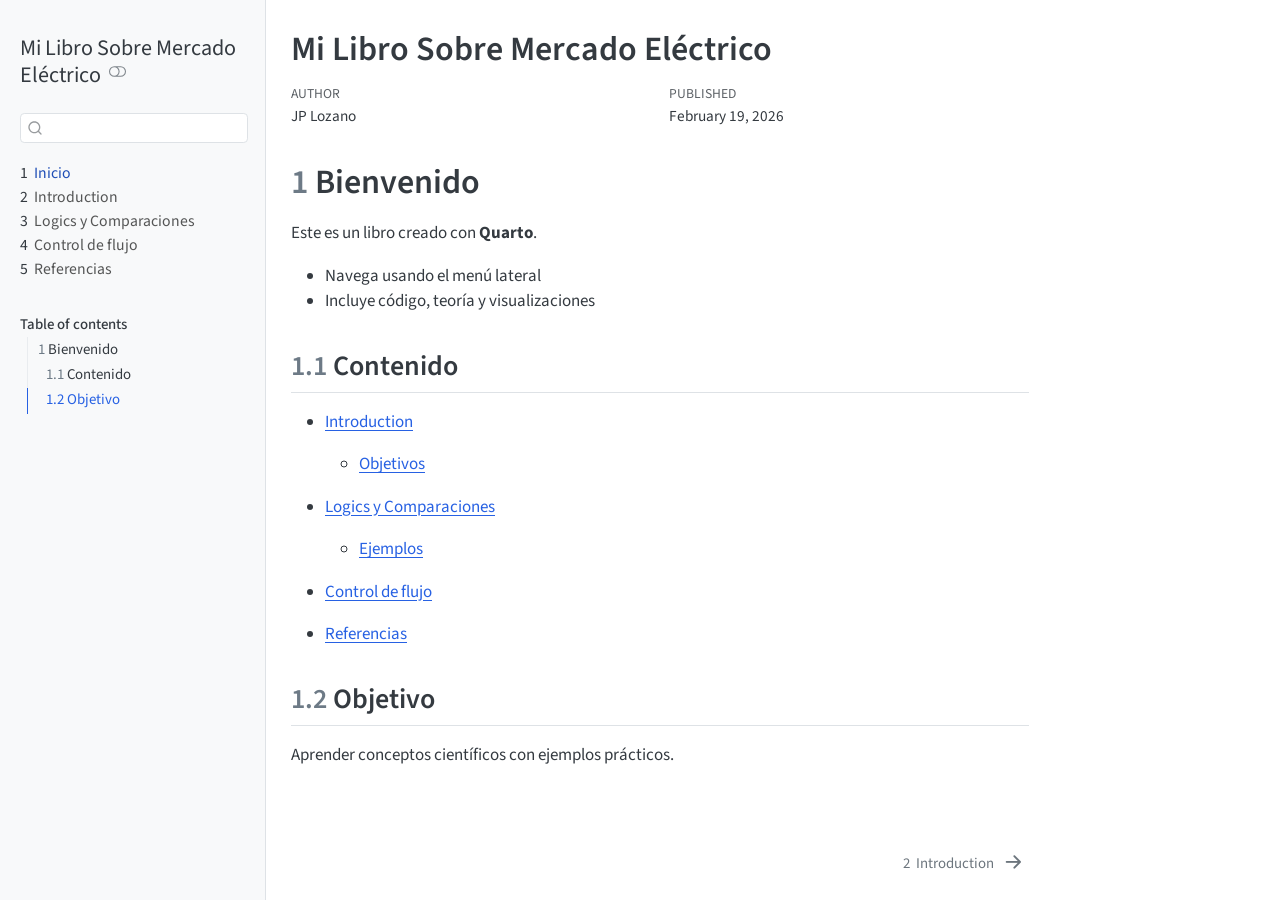
==== index.html @ 13d8db08 "Built site for gh-pages" ====
<!DOCTYPE html>
<html xmlns="http://www.w3.org/1999/xhtml" lang="en" xml:lang="en"><head>

<meta charset="utf-8">
<meta name="generator" content="quarto-1.5.57">

<meta name="viewport" content="width=device-width, initial-scale=1.0, user-scalable=yes">

<meta name="author" content="JP Lozano">
<meta name="dcterms.date" content="2026-02-19">

<title>Mi Libro Sobre Mercado Eléctrico</title>
<style>
code{white-space: pre-wrap;}
span.smallcaps{font-variant: small-caps;}
div.columns{display: flex; gap: min(4vw, 1.5em);}
div.column{flex: auto; overflow-x: auto;}
div.hanging-indent{margin-left: 1.5em; text-indent: -1.5em;}
ul.task-list{list-style: none;}
ul.task-list li input[type="checkbox"] {
  width: 0.8em;
  margin: 0 0.8em 0.2em -1em; /* quarto-specific, see https://github.com/quarto-dev/quarto-cli/issues/4556 */ 
  vertical-align: middle;
}
</style>


<script src="site_libs/quarto-nav/quarto-nav.js"></script>
<script src="site_libs/quarto-nav/headroom.min.js"></script>
<script src="site_libs/clipboard/clipboard.min.js"></script>
<script src="site_libs/quarto-search/autocomplete.umd.js"></script>
<script src="site_libs/quarto-search/fuse.min.js"></script>
<script src="site_libs/quarto-search/quarto-search.js"></script>
<meta name="quarto:offset" content="./">
<link href="./intro.html" rel="next">
<script src="site_libs/quarto-html/quarto.js"></script>
<script src="site_libs/quarto-html/popper.min.js"></script>
<script src="site_libs/quarto-html/tippy.umd.min.js"></script>
<script src="site_libs/quarto-html/anchor.min.js"></script>
<link href="site_libs/quarto-html/tippy.css" rel="stylesheet">
<link href="site_libs/quarto-html/quarto-syntax-highlighting.css" rel="stylesheet" class="quarto-color-scheme" id="quarto-text-highlighting-styles">
<link href="site_libs/quarto-html/quarto-syntax-highlighting-dark.css" rel="prefetch" class="quarto-color-scheme quarto-color-alternate" id="quarto-text-highlighting-styles">
<script src="site_libs/bootstrap/bootstrap.min.js"></script>
<link href="site_libs/bootstrap/bootstrap-icons.css" rel="stylesheet">
<link href="site_libs/bootstrap/bootstrap.min.css" rel="stylesheet" class="quarto-color-scheme" id="quarto-bootstrap" data-mode="light">
<link href="site_libs/bootstrap/bootstrap-dark.min.css" rel="prefetch" class="quarto-color-scheme quarto-color-alternate" id="quarto-bootstrap" data-mode="dark">
<script id="quarto-search-options" type="application/json">{
  "location": "sidebar",
  "copy-button": false,
  "collapse-after": 3,
  "panel-placement": "start",
  "type": "textbox",
  "limit": 50,
  "keyboard-shortcut": [
    "f",
    "/",
    "s"
  ],
  "show-item-context": false,
  "language": {
    "search-no-results-text": "No results",
    "search-matching-documents-text": "matching documents",
    "search-copy-link-title": "Copy link to search",
    "search-hide-matches-text": "Hide additional matches",
    "search-more-match-text": "more match in this document",
    "search-more-matches-text": "more matches in this document",
    "search-clear-button-title": "Clear",
    "search-text-placeholder": "",
    "search-detached-cancel-button-title": "Cancel",
    "search-submit-button-title": "Submit",
    "search-label": "Search"
  }
}</script>
<style>html{ scroll-behavior: smooth; }</style>


<link rel="stylesheet" href="styles.css">
</head>

<body class="nav-sidebar docked">

<div id="quarto-search-results"></div>
  <header id="quarto-header" class="headroom fixed-top">
  <nav class="quarto-secondary-nav">
    <div class="container-fluid d-flex">
      <button type="button" class="quarto-btn-toggle btn" data-bs-toggle="collapse" role="button" data-bs-target=".quarto-sidebar-collapse-item" aria-controls="quarto-sidebar" aria-expanded="false" aria-label="Toggle sidebar navigation" onclick="if (window.quartoToggleHeadroom) { window.quartoToggleHeadroom(); }">
        <i class="bi bi-layout-text-sidebar-reverse"></i>
      </button>
        <nav class="quarto-page-breadcrumbs" aria-label="breadcrumb"><ol class="breadcrumb"><li class="breadcrumb-item"><a href="./index.html"><span class="chapter-number">1</span>&nbsp; <span class="chapter-title">Inicio</span></a></li></ol></nav>
        <a class="flex-grow-1" role="navigation" data-bs-toggle="collapse" data-bs-target=".quarto-sidebar-collapse-item" aria-controls="quarto-sidebar" aria-expanded="false" aria-label="Toggle sidebar navigation" onclick="if (window.quartoToggleHeadroom) { window.quartoToggleHeadroom(); }">      
        </a>
      <button type="button" class="btn quarto-search-button" aria-label="Search" onclick="window.quartoOpenSearch();">
        <i class="bi bi-search"></i>
      </button>
    </div>
  </nav>
</header>
<!-- content -->
<div id="quarto-content" class="quarto-container page-columns page-rows-contents page-layout-article">
<!-- sidebar -->
  <nav id="quarto-sidebar" class="sidebar collapse collapse-horizontal quarto-sidebar-collapse-item sidebar-navigation docked overflow-auto">
    <div class="pt-lg-2 mt-2 text-left sidebar-header">
    <div class="sidebar-title mb-0 py-0">
      <a href="./">Mi Libro Sobre Mercado Eléctrico</a> 
        <div class="sidebar-tools-main">
  <a href="" class="quarto-color-scheme-toggle quarto-navigation-tool  px-1" onclick="window.quartoToggleColorScheme(); return false;" title="Toggle dark mode"><i class="bi"></i></a>
</div>
    </div>
      </div>
        <div class="mt-2 flex-shrink-0 align-items-center">
        <div class="sidebar-search">
        <div id="quarto-search" class="" title="Search"></div>
        </div>
        </div>
    <div class="sidebar-menu-container"> 
    <ul class="list-unstyled mt-1">
        <li class="sidebar-item">
  <div class="sidebar-item-container"> 
  <a href="./index.html" class="sidebar-item-text sidebar-link active">
 <span class="menu-text"><span class="chapter-number">1</span>&nbsp; <span class="chapter-title">Inicio</span></span></a>
  </div>
</li>
        <li class="sidebar-item">
  <div class="sidebar-item-container"> 
  <a href="./intro.html" class="sidebar-item-text sidebar-link">
 <span class="menu-text"><span class="chapter-number">2</span>&nbsp; <span class="chapter-title">Introduction</span></span></a>
  </div>
</li>
        <li class="sidebar-item">
  <div class="sidebar-item-container"> 
  <a href="./capitulo1.html" class="sidebar-item-text sidebar-link">
 <span class="menu-text"><span class="chapter-number">3</span>&nbsp; <span class="chapter-title">Logics y Comparaciones</span></span></a>
  </div>
</li>
        <li class="sidebar-item">
  <div class="sidebar-item-container"> 
  <a href="./capitulo2.html" class="sidebar-item-text sidebar-link">
 <span class="menu-text"><span class="chapter-number">4</span>&nbsp; <span class="chapter-title">Control de flujo</span></span></a>
  </div>
</li>
        <li class="sidebar-item">
  <div class="sidebar-item-container"> 
  <a href="./references.html" class="sidebar-item-text sidebar-link">
 <span class="menu-text"><span class="chapter-number">5</span>&nbsp; <span class="chapter-title">Referencias</span></span></a>
  </div>
</li>
    </ul>
    </div>
    <nav id="TOC" role="doc-toc" class="toc-active">
    <h2 id="toc-title">Table of contents</h2>
   
  <ul>
  <li><a href="#bienvenido" id="toc-bienvenido" class="nav-link active" data-scroll-target="#bienvenido"><span class="header-section-number">1</span> Bienvenido</a>
  <ul class="collapse">
  <li><a href="#contenido" id="toc-contenido" class="nav-link" data-scroll-target="#contenido"><span class="header-section-number">1.1</span> Contenido</a></li>
  <li><a href="#objetivo" id="toc-objetivo" class="nav-link" data-scroll-target="#objetivo"><span class="header-section-number">1.2</span> Objetivo</a></li>
  </ul></li>
  </ul>
</nav>
</nav>
<div id="quarto-sidebar-glass" class="quarto-sidebar-collapse-item" data-bs-toggle="collapse" data-bs-target=".quarto-sidebar-collapse-item"></div>
<!-- margin-sidebar -->
    <div id="quarto-margin-sidebar" class="sidebar margin-sidebar zindex-bottom">
    </div>
<!-- main -->
<main class="content" id="quarto-document-content">

<header id="title-block-header" class="quarto-title-block default">
<div class="quarto-title">
<h1 class="title">Mi Libro Sobre Mercado Eléctrico</h1>
</div>



<div class="quarto-title-meta">

    <div>
    <div class="quarto-title-meta-heading">Author</div>
    <div class="quarto-title-meta-contents">
             <p>JP Lozano </p>
          </div>
  </div>
    
    <div>
    <div class="quarto-title-meta-heading">Published</div>
    <div class="quarto-title-meta-contents">
      <p class="date">February 19, 2026</p>
    </div>
  </div>
  
    
  </div>
  


</header>


<section id="bienvenido" class="level1" data-number="1">
<h1 data-number="1"><span class="header-section-number">1</span> Bienvenido</h1>
<p>Este es un libro creado con <strong>Quarto</strong>.</p>
<ul>
<li>Navega usando el menú lateral</li>
<li>Incluye código, teoría y visualizaciones</li>
</ul>
<section id="contenido" class="level2" data-number="1.1">
<h2 data-number="1.1" class="anchored" data-anchor-id="contenido"><span class="header-section-number">1.1</span> Contenido</h2>
<ul>
<li><p><a href="./intro.html">Introduction</a></p>
<ul>
<li><a href="./intro.html#objetivos">Objetivos</a></li>
</ul></li>
<li><p><a href="./capitulo1.html">Logics y Comparaciones</a></p>
<ul>
<li><a href="./capitulo1.html#Ejemplos">Ejemplos</a></li>
</ul></li>
<li><p><a href="./capitulo2.html">Control de flujo</a></p></li>
<li><p><a href="./references.html">Referencias</a></p></li>
</ul>
</section>
<section id="objetivo" class="level2" data-number="1.2">
<h2 data-number="1.2" class="anchored" data-anchor-id="objetivo"><span class="header-section-number">1.2</span> Objetivo</h2>
<p>Aprender conceptos científicos con ejemplos prácticos.</p>


</section>
</section>

</main> <!-- /main -->
<script id="quarto-html-after-body" type="application/javascript">
window.document.addEventListener("DOMContentLoaded", function (event) {
  const toggleBodyColorMode = (bsSheetEl) => {
    const mode = bsSheetEl.getAttribute("data-mode");
    const bodyEl = window.document.querySelector("body");
    if (mode === "dark") {
      bodyEl.classList.add("quarto-dark");
      bodyEl.classList.remove("quarto-light");
    } else {
      bodyEl.classList.add("quarto-light");
      bodyEl.classList.remove("quarto-dark");
    }
  }
  const toggleBodyColorPrimary = () => {
    const bsSheetEl = window.document.querySelector("link#quarto-bootstrap");
    if (bsSheetEl) {
      toggleBodyColorMode(bsSheetEl);
    }
  }
  toggleBodyColorPrimary();  
  const disableStylesheet = (stylesheets) => {
    for (let i=0; i < stylesheets.length; i++) {
      const stylesheet = stylesheets[i];
      stylesheet.rel = 'prefetch';
    }
  }
  const enableStylesheet = (stylesheets) => {
    for (let i=0; i < stylesheets.length; i++) {
      const stylesheet = stylesheets[i];
      stylesheet.rel = 'stylesheet';
    }
  }
  const manageTransitions = (selector, allowTransitions) => {
    const els = window.document.querySelectorAll(selector);
    for (let i=0; i < els.length; i++) {
      const el = els[i];
      if (allowTransitions) {
        el.classList.remove('notransition');
      } else {
        el.classList.add('notransition');
      }
    }
  }
  const toggleGiscusIfUsed = (isAlternate, darkModeDefault) => {
    const baseTheme = document.querySelector('#giscus-base-theme')?.value ?? 'light';
    const alternateTheme = document.querySelector('#giscus-alt-theme')?.value ?? 'dark';
    let newTheme = '';
    if(darkModeDefault) {
      newTheme = isAlternate ? baseTheme : alternateTheme;
    } else {
      newTheme = isAlternate ? alternateTheme : baseTheme;
    }
    const changeGiscusTheme = () => {
      // From: https://github.com/giscus/giscus/issues/336
      const sendMessage = (message) => {
        const iframe = document.querySelector('iframe.giscus-frame');
        if (!iframe) return;
        iframe.contentWindow.postMessage({ giscus: message }, 'https://giscus.app');
      }
      sendMessage({
        setConfig: {
          theme: newTheme
        }
      });
    }
    const isGiscussLoaded = window.document.querySelector('iframe.giscus-frame') !== null;
    if (isGiscussLoaded) {
      changeGiscusTheme();
    }
  }
  const toggleColorMode = (alternate) => {
    // Switch the stylesheets
    const alternateStylesheets = window.document.querySelectorAll('link.quarto-color-scheme.quarto-color-alternate');
    manageTransitions('#quarto-margin-sidebar .nav-link', false);
    if (alternate) {
      enableStylesheet(alternateStylesheets);
      for (const sheetNode of alternateStylesheets) {
        if (sheetNode.id === "quarto-bootstrap") {
          toggleBodyColorMode(sheetNode);
        }
      }
    } else {
      disableStylesheet(alternateStylesheets);
      toggleBodyColorPrimary();
    }
    manageTransitions('#quarto-margin-sidebar .nav-link', true);
    // Switch the toggles
    const toggles = window.document.querySelectorAll('.quarto-color-scheme-toggle');
    for (let i=0; i < toggles.length; i++) {
      const toggle = toggles[i];
      if (toggle) {
        if (alternate) {
          toggle.classList.add("alternate");     
        } else {
          toggle.classList.remove("alternate");
        }
      }
    }
    // Hack to workaround the fact that safari doesn't
    // properly recolor the scrollbar when toggling (#1455)
    if (navigator.userAgent.indexOf('Safari') > 0 && navigator.userAgent.indexOf('Chrome') == -1) {
      manageTransitions("body", false);
      window.scrollTo(0, 1);
      setTimeout(() => {
        window.scrollTo(0, 0);
        manageTransitions("body", true);
      }, 40);  
    }
  }
  const isFileUrl = () => { 
    return window.location.protocol === 'file:';
  }
  const hasAlternateSentinel = () => {  
    let styleSentinel = getColorSchemeSentinel();
    if (styleSentinel !== null) {
      return styleSentinel === "alternate";
    } else {
      return false;
    }
  }
  const setStyleSentinel = (alternate) => {
    const value = alternate ? "alternate" : "default";
    if (!isFileUrl()) {
      window.localStorage.setItem("quarto-color-scheme", value);
    } else {
      localAlternateSentinel = value;
    }
  }
  const getColorSchemeSentinel = () => {
    if (!isFileUrl()) {
      const storageValue = window.localStorage.getItem("quarto-color-scheme");
      return storageValue != null ? storageValue : localAlternateSentinel;
    } else {
      return localAlternateSentinel;
    }
  }
  const darkModeDefault = false;
  let localAlternateSentinel = darkModeDefault ? 'alternate' : 'default';
  // Dark / light mode switch
  window.quartoToggleColorScheme = () => {
    // Read the current dark / light value 
    let toAlternate = !hasAlternateSentinel();
    toggleColorMode(toAlternate);
    setStyleSentinel(toAlternate);
    toggleGiscusIfUsed(toAlternate, darkModeDefault);
  };
  // Ensure there is a toggle, if there isn't float one in the top right
  if (window.document.querySelector('.quarto-color-scheme-toggle') === null) {
    const a = window.document.createElement('a');
    a.classList.add('top-right');
    a.classList.add('quarto-color-scheme-toggle');
    a.href = "";
    a.onclick = function() { try { window.quartoToggleColorScheme(); } catch {} return false; };
    const i = window.document.createElement("i");
    i.classList.add('bi');
    a.appendChild(i);
    window.document.body.appendChild(a);
  }
  // Switch to dark mode if need be
  if (hasAlternateSentinel()) {
    toggleColorMode(true);
  } else {
    toggleColorMode(false);
  }
  const icon = "";
  const anchorJS = new window.AnchorJS();
  anchorJS.options = {
    placement: 'right',
    icon: icon
  };
  anchorJS.add('.anchored');
  const isCodeAnnotation = (el) => {
    for (const clz of el.classList) {
      if (clz.startsWith('code-annotation-')) {                     
        return true;
      }
    }
    return false;
  }
  const onCopySuccess = function(e) {
    // button target
    const button = e.trigger;
    // don't keep focus
    button.blur();
    // flash "checked"
    button.classList.add('code-copy-button-checked');
    var currentTitle = button.getAttribute("title");
    button.setAttribute("title", "Copied!");
    let tooltip;
    if (window.bootstrap) {
      button.setAttribute("data-bs-toggle", "tooltip");
      button.setAttribute("data-bs-placement", "left");
      button.setAttribute("data-bs-title", "Copied!");
      tooltip = new bootstrap.Tooltip(button, 
        { trigger: "manual", 
          customClass: "code-copy-button-tooltip",
          offset: [0, -8]});
      tooltip.show();    
    }
    setTimeout(function() {
      if (tooltip) {
        tooltip.hide();
        button.removeAttribute("data-bs-title");
        button.removeAttribute("data-bs-toggle");
        button.removeAttribute("data-bs-placement");
      }
      button.setAttribute("title", currentTitle);
      button.classList.remove('code-copy-button-checked');
    }, 1000);
    // clear code selection
    e.clearSelection();
  }
  const getTextToCopy = function(trigger) {
      const codeEl = trigger.previousElementSibling.cloneNode(true);
      for (const childEl of codeEl.children) {
        if (isCodeAnnotation(childEl)) {
          childEl.remove();
        }
      }
      return codeEl.innerText;
  }
  const clipboard = new window.ClipboardJS('.code-copy-button:not([data-in-quarto-modal])', {
    text: getTextToCopy
  });
  clipboard.on('success', onCopySuccess);
  if (window.document.getElementById('quarto-embedded-source-code-modal')) {
    // For code content inside modals, clipBoardJS needs to be initialized with a container option
    // TODO: Check when it could be a function (https://github.com/zenorocha/clipboard.js/issues/860)
    const clipboardModal = new window.ClipboardJS('.code-copy-button[data-in-quarto-modal]', {
      text: getTextToCopy,
      container: window.document.getElementById('quarto-embedded-source-code-modal')
    });
    clipboardModal.on('success', onCopySuccess);
  }
    var localhostRegex = new RegExp(/^(?:http|https):\/\/localhost\:?[0-9]*\//);
    var mailtoRegex = new RegExp(/^mailto:/);
      var filterRegex = new RegExp('/' + window.location.host + '/');
    var isInternal = (href) => {
        return filterRegex.test(href) || localhostRegex.test(href) || mailtoRegex.test(href);
    }
    // Inspect non-navigation links and adorn them if external
 	var links = window.document.querySelectorAll('a[href]:not(.nav-link):not(.navbar-brand):not(.toc-action):not(.sidebar-link):not(.sidebar-item-toggle):not(.pagination-link):not(.no-external):not([aria-hidden]):not(.dropdown-item):not(.quarto-navigation-tool):not(.about-link)');
    for (var i=0; i<links.length; i++) {
      const link = links[i];
      if (!isInternal(link.href)) {
        // undo the damage that might have been done by quarto-nav.js in the case of
        // links that we want to consider external
        if (link.dataset.originalHref !== undefined) {
          link.href = link.dataset.originalHref;
        }
      }
    }
  function tippyHover(el, contentFn, onTriggerFn, onUntriggerFn) {
    const config = {
      allowHTML: true,
      maxWidth: 500,
      delay: 100,
      arrow: false,
      appendTo: function(el) {
          return el.parentElement;
      },
      interactive: true,
      interactiveBorder: 10,
      theme: 'quarto',
      placement: 'bottom-start',
    };
    if (contentFn) {
      config.content = contentFn;
    }
    if (onTriggerFn) {
      config.onTrigger = onTriggerFn;
    }
    if (onUntriggerFn) {
      config.onUntrigger = onUntriggerFn;
    }
    window.tippy(el, config); 
  }
  const noterefs = window.document.querySelectorAll('a[role="doc-noteref"]');
  for (var i=0; i<noterefs.length; i++) {
    const ref = noterefs[i];
    tippyHover(ref, function() {
      // use id or data attribute instead here
      let href = ref.getAttribute('data-footnote-href') || ref.getAttribute('href');
      try { href = new URL(href).hash; } catch {}
      const id = href.replace(/^#\/?/, "");
      const note = window.document.getElementById(id);
      if (note) {
        return note.innerHTML;
      } else {
        return "";
      }
    });
  }
  const xrefs = window.document.querySelectorAll('a.quarto-xref');
  const processXRef = (id, note) => {
    // Strip column container classes
    const stripColumnClz = (el) => {
      el.classList.remove("page-full", "page-columns");
      if (el.children) {
        for (const child of el.children) {
          stripColumnClz(child);
        }
      }
    }
    stripColumnClz(note)
    if (id === null || id.startsWith('sec-')) {
      // Special case sections, only their first couple elements
      const container = document.createElement("div");
      if (note.children && note.children.length > 2) {
        container.appendChild(note.children[0].cloneNode(true));
        for (let i = 1; i < note.children.length; i++) {
          const child = note.children[i];
          if (child.tagName === "P" && child.innerText === "") {
            continue;
          } else {
            container.appendChild(child.cloneNode(true));
            break;
          }
        }
        if (window.Quarto?.typesetMath) {
          window.Quarto.typesetMath(container);
        }
        return container.innerHTML
      } else {
        if (window.Quarto?.typesetMath) {
          window.Quarto.typesetMath(note);
        }
        return note.innerHTML;
      }
    } else {
      // Remove any anchor links if they are present
      const anchorLink = note.querySelector('a.anchorjs-link');
      if (anchorLink) {
        anchorLink.remove();
      }
      if (window.Quarto?.typesetMath) {
        window.Quarto.typesetMath(note);
      }
      // TODO in 1.5, we should make sure this works without a callout special case
      if (note.classList.contains("callout")) {
        return note.outerHTML;
      } else {
        return note.innerHTML;
      }
    }
  }
  for (var i=0; i<xrefs.length; i++) {
    const xref = xrefs[i];
    tippyHover(xref, undefined, function(instance) {
      instance.disable();
      let url = xref.getAttribute('href');
      let hash = undefined; 
      if (url.startsWith('#')) {
        hash = url;
      } else {
        try { hash = new URL(url).hash; } catch {}
      }
      if (hash) {
        const id = hash.replace(/^#\/?/, "");
        const note = window.document.getElementById(id);
        if (note !== null) {
          try {
            const html = processXRef(id, note.cloneNode(true));
            instance.setContent(html);
          } finally {
            instance.enable();
            instance.show();
          }
        } else {
          // See if we can fetch this
          fetch(url.split('#')[0])
          .then(res => res.text())
          .then(html => {
            const parser = new DOMParser();
            const htmlDoc = parser.parseFromString(html, "text/html");
            const note = htmlDoc.getElementById(id);
            if (note !== null) {
              const html = processXRef(id, note);
              instance.setContent(html);
            } 
          }).finally(() => {
            instance.enable();
            instance.show();
          });
        }
      } else {
        // See if we can fetch a full url (with no hash to target)
        // This is a special case and we should probably do some content thinning / targeting
        fetch(url)
        .then(res => res.text())
        .then(html => {
          const parser = new DOMParser();
          const htmlDoc = parser.parseFromString(html, "text/html");
          const note = htmlDoc.querySelector('main.content');
          if (note !== null) {
            // This should only happen for chapter cross references
            // (since there is no id in the URL)
            // remove the first header
            if (note.children.length > 0 && note.children[0].tagName === "HEADER") {
              note.children[0].remove();
            }
            const html = processXRef(null, note);
            instance.setContent(html);
          } 
        }).finally(() => {
          instance.enable();
          instance.show();
        });
      }
    }, function(instance) {
    });
  }
      let selectedAnnoteEl;
      const selectorForAnnotation = ( cell, annotation) => {
        let cellAttr = 'data-code-cell="' + cell + '"';
        let lineAttr = 'data-code-annotation="' +  annotation + '"';
        const selector = 'span[' + cellAttr + '][' + lineAttr + ']';
        return selector;
      }
      const selectCodeLines = (annoteEl) => {
        const doc = window.document;
        const targetCell = annoteEl.getAttribute("data-target-cell");
        const targetAnnotation = annoteEl.getAttribute("data-target-annotation");
        const annoteSpan = window.document.querySelector(selectorForAnnotation(targetCell, targetAnnotation));
        const lines = annoteSpan.getAttribute("data-code-lines").split(",");
        const lineIds = lines.map((line) => {
          return targetCell + "-" + line;
        })
        let top = null;
        let height = null;
        let parent = null;
        if (lineIds.length > 0) {
            //compute the position of the single el (top and bottom and make a div)
            const el = window.document.getElementById(lineIds[0]);
            top = el.offsetTop;
            height = el.offsetHeight;
            parent = el.parentElement.parentElement;
          if (lineIds.length > 1) {
            const lastEl = window.document.getElementById(lineIds[lineIds.length - 1]);
            const bottom = lastEl.offsetTop + lastEl.offsetHeight;
            height = bottom - top;
          }
          if (top !== null && height !== null && parent !== null) {
            // cook up a div (if necessary) and position it 
            let div = window.document.getElementById("code-annotation-line-highlight");
            if (div === null) {
              div = window.document.createElement("div");
              div.setAttribute("id", "code-annotation-line-highlight");
              div.style.position = 'absolute';
              parent.appendChild(div);
            }
            div.style.top = top - 2 + "px";
            div.style.height = height + 4 + "px";
            div.style.left = 0;
            let gutterDiv = window.document.getElementById("code-annotation-line-highlight-gutter");
            if (gutterDiv === null) {
              gutterDiv = window.document.createElement("div");
              gutterDiv.setAttribute("id", "code-annotation-line-highlight-gutter");
              gutterDiv.style.position = 'absolute';
              const codeCell = window.document.getElementById(targetCell);
              const gutter = codeCell.querySelector('.code-annotation-gutter');
              gutter.appendChild(gutterDiv);
            }
            gutterDiv.style.top = top - 2 + "px";
            gutterDiv.style.height = height + 4 + "px";
          }
          selectedAnnoteEl = annoteEl;
        }
      };
      const unselectCodeLines = () => {
        const elementsIds = ["code-annotation-line-highlight", "code-annotation-line-highlight-gutter"];
        elementsIds.forEach((elId) => {
          const div = window.document.getElementById(elId);
          if (div) {
            div.remove();
          }
        });
        selectedAnnoteEl = undefined;
      };
        // Handle positioning of the toggle
    window.addEventListener(
      "resize",
      throttle(() => {
        elRect = undefined;
        if (selectedAnnoteEl) {
          selectCodeLines(selectedAnnoteEl);
        }
      }, 10)
    );
    function throttle(fn, ms) {
    let throttle = false;
    let timer;
      return (...args) => {
        if(!throttle) { // first call gets through
            fn.apply(this, args);
            throttle = true;
        } else { // all the others get throttled
            if(timer) clearTimeout(timer); // cancel #2
            timer = setTimeout(() => {
              fn.apply(this, args);
              timer = throttle = false;
            }, ms);
        }
      };
    }
      // Attach click handler to the DT
      const annoteDls = window.document.querySelectorAll('dt[data-target-cell]');
      for (const annoteDlNode of annoteDls) {
        annoteDlNode.addEventListener('click', (event) => {
          const clickedEl = event.target;
          if (clickedEl !== selectedAnnoteEl) {
            unselectCodeLines();
            const activeEl = window.document.querySelector('dt[data-target-cell].code-annotation-active');
            if (activeEl) {
              activeEl.classList.remove('code-annotation-active');
            }
            selectCodeLines(clickedEl);
            clickedEl.classList.add('code-annotation-active');
          } else {
            // Unselect the line
            unselectCodeLines();
            clickedEl.classList.remove('code-annotation-active');
          }
        });
      }
  const findCites = (el) => {
    const parentEl = el.parentElement;
    if (parentEl) {
      const cites = parentEl.dataset.cites;
      if (cites) {
        return {
          el,
          cites: cites.split(' ')
        };
      } else {
        return findCites(el.parentElement)
      }
    } else {
      return undefined;
    }
  };
  var bibliorefs = window.document.querySelectorAll('a[role="doc-biblioref"]');
  for (var i=0; i<bibliorefs.length; i++) {
    const ref = bibliorefs[i];
    const citeInfo = findCites(ref);
    if (citeInfo) {
      tippyHover(citeInfo.el, function() {
        var popup = window.document.createElement('div');
        citeInfo.cites.forEach(function(cite) {
          var citeDiv = window.document.createElement('div');
          citeDiv.classList.add('hanging-indent');
          citeDiv.classList.add('csl-entry');
          var biblioDiv = window.document.getElementById('ref-' + cite);
          if (biblioDiv) {
            citeDiv.innerHTML = biblioDiv.innerHTML;
          }
          popup.appendChild(citeDiv);
        });
        return popup.innerHTML;
      });
    }
  }
});
</script>
<nav class="page-navigation">
  <div class="nav-page nav-page-previous">
  </div>
  <div class="nav-page nav-page-next">
      <a href="./intro.html" class="pagination-link" aria-label="Introduction">
        <span class="nav-page-text"><span class="chapter-number">2</span>&nbsp; <span class="chapter-title">Introduction</span></span> <i class="bi bi-arrow-right-short"></i>
      </a>
  </div>
</nav>
</div> <!-- /content -->




<script src="site_libs/quarto-html/zenscroll-min.js"></script>
</body></html>
---- site_libs/quarto-html/tippy.css ----
.tippy-box[data-animation=fade][data-state=hidden]{opacity:0}[data-tippy-root]{max-width:calc(100vw - 10px)}.tippy-box{position:relative;background-color:#333;color:#fff;border-radius:4px;font-size:14px;line-height:1.4;white-space:normal;outline:0;transition-property:transform,visibility,opacity}.tippy-box[data-placement^=top]>.tippy-arrow{bottom:0}.tippy-box[data-placement^=top]>.tippy-arrow:before{bottom:-7px;left:0;border-width:8px 8px 0;border-top-color:initial;transform-origin:center top}.tippy-box[data-placement^=bottom]>.tippy-arrow{top:0}.tippy-box[data-placement^=bottom]>.tippy-arrow:before{top:-7px;left:0;border-width:0 8px 8px;border-bottom-color:initial;transform-origin:center bottom}.tippy-box[data-placement^=left]>.tippy-arrow{right:0}.tippy-box[data-placement^=left]>.tippy-arrow:before{border-width:8px 0 8px 8px;border-left-color:initial;right:-7px;transform-origin:center left}.tippy-box[data-placement^=right]>.tippy-arrow{left:0}.tippy-box[data-placement^=right]>.tippy-arrow:before{left:-7px;border-width:8px 8px 8px 0;border-right-color:initial;transform-origin:center right}.tippy-box[data-inertia][data-state=visible]{transition-timing-function:cubic-bezier(.54,1.5,.38,1.11)}.tippy-arrow{width:16px;height:16px;color:#333}.tippy-arrow:before{content:"";position:absolute;border-color:transparent;border-style:solid}.tippy-content{position:relative;padding:5px 9px;z-index:1}
---- styles.css ----
.sidebar {
  font-size: 0.95rem;
}

h1, h2, h3 {
  font-weight: 600;
}
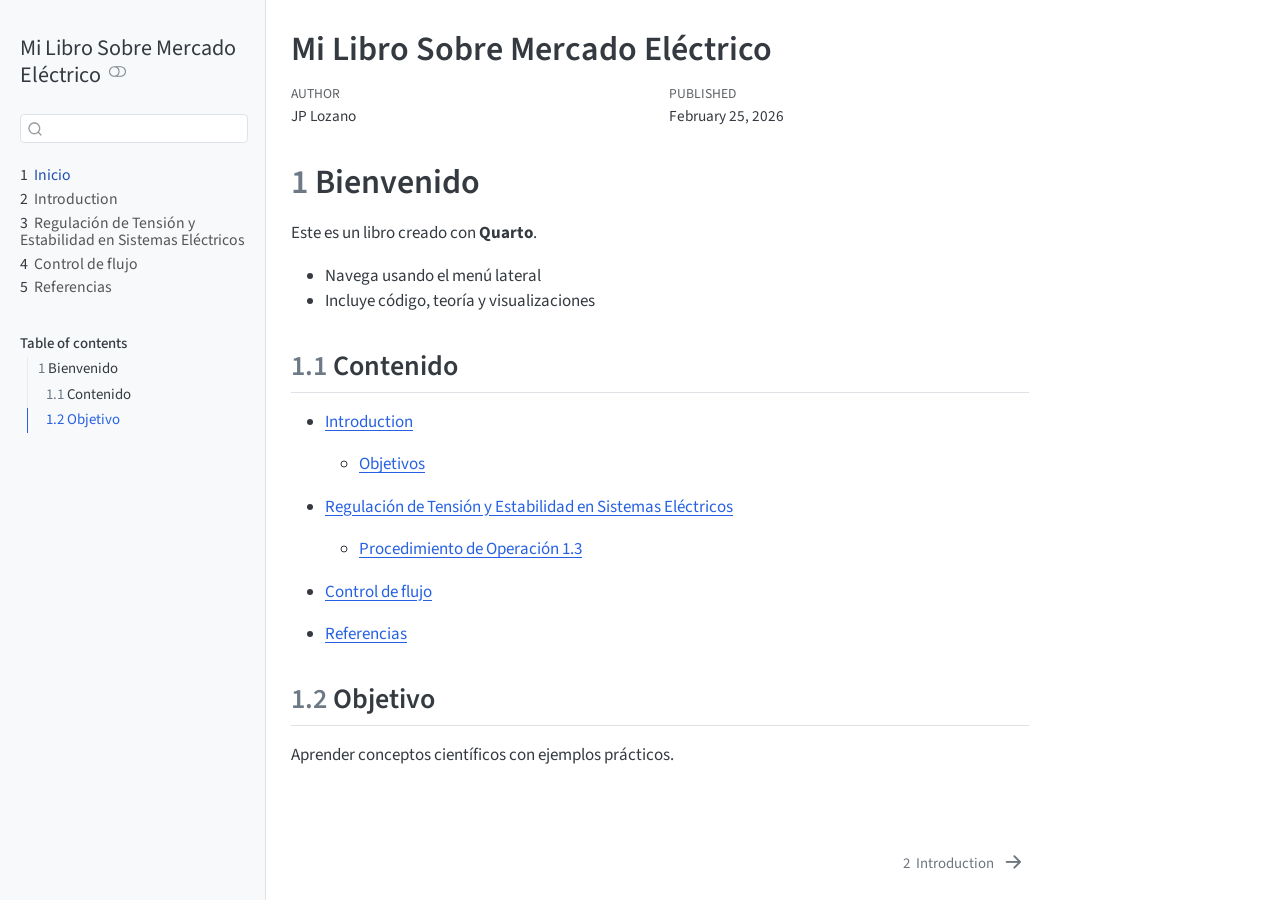
==== commit c325b419: "Built site for gh-pages" ====
--- a/index.html
+++ b/index.html
@@ -7,7 +7,7 @@
 <meta name="viewport" content="width=device-width, initial-scale=1.0, user-scalable=yes">
 
 <meta name="author" content="JP Lozano">
-<meta name="dcterms.date" content="2026-02-19">
+<meta name="dcterms.date" content="2026-02-25">
 
 <title>Mi Libro Sobre Mercado Eléctrico</title>
 <style>
@@ -129,7 +129,7 @@
         <li class="sidebar-item">
   <div class="sidebar-item-container"> 
   <a href="./capitulo1.html" class="sidebar-item-text sidebar-link">
- <span class="menu-text"><span class="chapter-number">3</span>&nbsp; <span class="chapter-title">Logics y Comparaciones</span></span></a>
+ <span class="menu-text"><span class="chapter-number">3</span>&nbsp; <span class="chapter-title">Regulación de Tensión y Estabilidad en Sistemas Eléctricos</span></span></a>
   </div>
 </li>
         <li class="sidebar-item">
@@ -184,7 +184,7 @@
     <div>
     <div class="quarto-title-meta-heading">Published</div>
     <div class="quarto-title-meta-contents">
-      <p class="date">February 19, 2026</p>
+      <p class="date">February 25, 2026</p>
     </div>
   </div>
   
@@ -210,9 +210,9 @@
 <ul>
 <li><a href="./intro.html#objetivos">Objetivos</a></li>
 </ul></li>
-<li><p><a href="./capitulo1.html">Logics y Comparaciones</a></p>
+<li><p><a href="./capitulo1.html">Regulación de Tensión y Estabilidad en Sistemas Eléctricos</a></p>
 <ul>
-<li><a href="./capitulo1.html#Ejemplos">Ejemplos</a></li>
+<li><a href="./capitulo1.html#p.o.1.3">Procedimiento de Operación 1.3</a></li>
 </ul></li>
 <li><p><a href="./capitulo2.html">Control de flujo</a></p></li>
 <li><p><a href="./references.html">Referencias</a></p></li>
--- a/site_libs/quarto-html/quarto-syntax-highlighting.css
+++ b/site_libs/quarto-html/quarto-syntax-highlighting.css
@@ -0,0 +1,180 @@
+/* quarto syntax highlight colors */
+:root {
+  --quarto-hl-al-color: #ff5555;
+  --quarto-hl-an-color: #75715e;
+  --quarto-hl-at-color: #f92672;
+  --quarto-hl-bn-color: #ae81ff;
+  --quarto-hl-bu-color: #66D9EF;
+  --quarto-hl-ch-color: #e6db74;
+  --quarto-hl-co-color: #75715e;
+  --quarto-hl-cv-color: #75715e;
+  --quarto-hl-cn-color: #ae81ff;
+  --quarto-hl-cf-color: #f92672;
+  --quarto-hl-dt-color: #66d9ef;
+  --quarto-hl-dv-color: #ae81ff;
+  --quarto-hl-do-color: #75715e;
+  --quarto-hl-er-color: #ff5555;
+  --quarto-hl-ex-color: #a6e22e;
+  --quarto-hl-fl-color: #ae81ff;
+  --quarto-hl-fu-color: #a6e22e;
+  --quarto-hl-im-color: #f92672;
+  --quarto-hl-in-color: #f1fa8c;
+  --quarto-hl-kw-color: #f92672;
+  --quarto-hl-op-color: #f8f8f2;
+  --quarto-hl-pp-color: #f92672;
+  --quarto-hl-re-color: #75715e;
+  --quarto-hl-sc-color: #ae81ff;
+  --quarto-hl-ss-color: #e6db74;
+  --quarto-hl-st-color: #e6db74;
+  --quarto-hl-va-color: #f8f8f2;
+  --quarto-hl-vs-color: #e6db74;
+  --quarto-hl-wa-color: #ff5555;
+}
+
+/* other quarto variables */
+:root {
+  --quarto-font-monospace: SFMono-Regular, Menlo, Monaco, Consolas, "Liberation Mono", "Courier New", monospace;
+}
+
+code span.al {
+  font-weight: bold;
+  color: #ff5555;
+}
+
+code span.an {
+  color: #75715e;
+}
+
+code span.at {
+  color: #f92672;
+}
+
+code span.bn {
+  color: #ae81ff;
+}
+
+code span.bu {
+  color: #66D9EF;
+}
+
+code span.ch {
+  color: #e6db74;
+}
+
+code span.co {
+  color: #75715e;
+}
+
+code span.cv {
+  color: #75715e;
+}
+
+code span.cn {
+  color: #ae81ff;
+}
+
+code span.cf {
+  color: #f92672;
+}
+
+code span.dt {
+  font-style: italic;
+  color: #66d9ef;
+}
+
+code span.dv {
+  color: #ae81ff;
+}
+
+code span.do {
+  color: #75715e;
+}
+
+code span.er {
+  color: #ff5555;
+  text-decoration: underline;
+}
+
+code span.ex {
+  font-weight: bold;
+  color: #a6e22e;
+}
+
+code span.fl {
+  color: #ae81ff;
+}
+
+code span.fu {
+  color: #a6e22e;
+}
+
+code span.im {
+  color: #f92672;
+}
+
+code span.in {
+  color: #f1fa8c;
+}
+
+code span.kw {
+  color: #f92672;
+}
+
+pre > code.sourceCode > span {
+  color: #f8f8f2;
+}
+
+code span {
+  color: #f8f8f2;
+}
+
+code.sourceCode > span {
+  color: #f8f8f2;
+}
+
+div.sourceCode,
+div.sourceCode pre.sourceCode {
+  color: #f8f8f2;
+}
+
+code span.op {
+  color: #f8f8f2;
+}
+
+code span.pp {
+  color: #f92672;
+}
+
+code span.re {
+  color: #75715e;
+}
+
+code span.sc {
+  color: #ae81ff;
+}
+
+code span.ss {
+  color: #e6db74;
+}
+
+code span.st {
+  color: #e6db74;
+}
+
+code span.va {
+  color: #f8f8f2;
+}
+
+code span.vs {
+  color: #e6db74;
+}
+
+code span.wa {
+  color: #ff5555;
+}
+
+.prevent-inlining {
+  content: "</";
+}
+
+/*# sourceMappingURL=debc5d5d77c3f9108843748ff7464032.css.map */
--- a/site_libs/quarto-html/quarto-syntax-highlighting-dark.css
+++ b/site_libs/quarto-html/quarto-syntax-highlighting-dark.css
@@ -0,0 +1,180 @@
+/* quarto syntax highlight colors */
+:root {
+  --quarto-hl-al-color: #ff5555;
+  --quarto-hl-an-color: #75715e;
+  --quarto-hl-at-color: #f92672;
+  --quarto-hl-bn-color: #ae81ff;
+  --quarto-hl-bu-color: #66D9EF;
+  --quarto-hl-ch-color: #e6db74;
+  --quarto-hl-co-color: #75715e;
+  --quarto-hl-cv-color: #75715e;
+  --quarto-hl-cn-color: #ae81ff;
+  --quarto-hl-cf-color: #f92672;
+  --quarto-hl-dt-color: #66d9ef;
+  --quarto-hl-dv-color: #ae81ff;
+  --quarto-hl-do-color: #75715e;
+  --quarto-hl-er-color: #ff5555;
+  --quarto-hl-ex-color: #a6e22e;
+  --quarto-hl-fl-color: #ae81ff;
+  --quarto-hl-fu-color: #a6e22e;
+  --quarto-hl-im-color: #f92672;
+  --quarto-hl-in-color: #f1fa8c;
+  --quarto-hl-kw-color: #f92672;
+  --quarto-hl-op-color: #f8f8f2;
+  --quarto-hl-pp-color: #f92672;
+  --quarto-hl-re-color: #75715e;
+  --quarto-hl-sc-color: #ae81ff;
+  --quarto-hl-ss-color: #e6db74;
+  --quarto-hl-st-color: #e6db74;
+  --quarto-hl-va-color: #f8f8f2;
+  --quarto-hl-vs-color: #e6db74;
+  --quarto-hl-wa-color: #ff5555;
+}
+
+/* other quarto variables */
+:root {
+  --quarto-font-monospace: SFMono-Regular, Menlo, Monaco, Consolas, "Liberation Mono", "Courier New", monospace;
+}
+
+code span.al {
+  font-weight: bold;
+  color: #ff5555;
+}
+
+code span.an {
+  color: #75715e;
+}
+
+code span.at {
+  color: #f92672;
+}
+
+code span.bn {
+  color: #ae81ff;
+}
+
+code span.bu {
+  color: #66D9EF;
+}
+
+code span.ch {
+  color: #e6db74;
+}
+
+code span.co {
+  color: #75715e;
+}
+
+code span.cv {
+  color: #75715e;
+}
+
+code span.cn {
+  color: #ae81ff;
+}
+
+code span.cf {
+  color: #f92672;
+}
+
+code span.dt {
+  font-style: italic;
+  color: #66d9ef;
+}
+
+code span.dv {
+  color: #ae81ff;
+}
+
+code span.do {
+  color: #75715e;
+}
+
+code span.er {
+  color: #ff5555;
+  text-decoration: underline;
+}
+
+code span.ex {
+  font-weight: bold;
+  color: #a6e22e;
+}
+
+code span.fl {
+  color: #ae81ff;
+}
+
+code span.fu {
+  color: #a6e22e;
+}
+
+code span.im {
+  color: #f92672;
+}
+
+code span.in {
+  color: #f1fa8c;
+}
+
+code span.kw {
+  color: #f92672;
+}
+
+pre > code.sourceCode > span {
+  color: #f8f8f2;
+}
+
+code span {
+  color: #f8f8f2;
+}
+
+code.sourceCode > span {
+  color: #f8f8f2;
+}
+
+div.sourceCode,
+div.sourceCode pre.sourceCode {
+  color: #f8f8f2;
+}
+
+code span.op {
+  color: #f8f8f2;
+}
+
+code span.pp {
+  color: #f92672;
+}
+
+code span.re {
+  color: #75715e;
+}
+
+code span.sc {
+  color: #ae81ff;
+}
+
+code span.ss {
+  color: #e6db74;
+}
+
+code span.st {
+  color: #e6db74;
+}
+
+code span.va {
+  color: #f8f8f2;
+}
+
+code span.vs {
+  color: #e6db74;
+}
+
+code span.wa {
+  color: #ff5555;
+}
+
+.prevent-inlining {
+  content: "</";
+}
+
+/*# sourceMappingURL=935a306eefa94366c21e1a970dddb765.css.map */
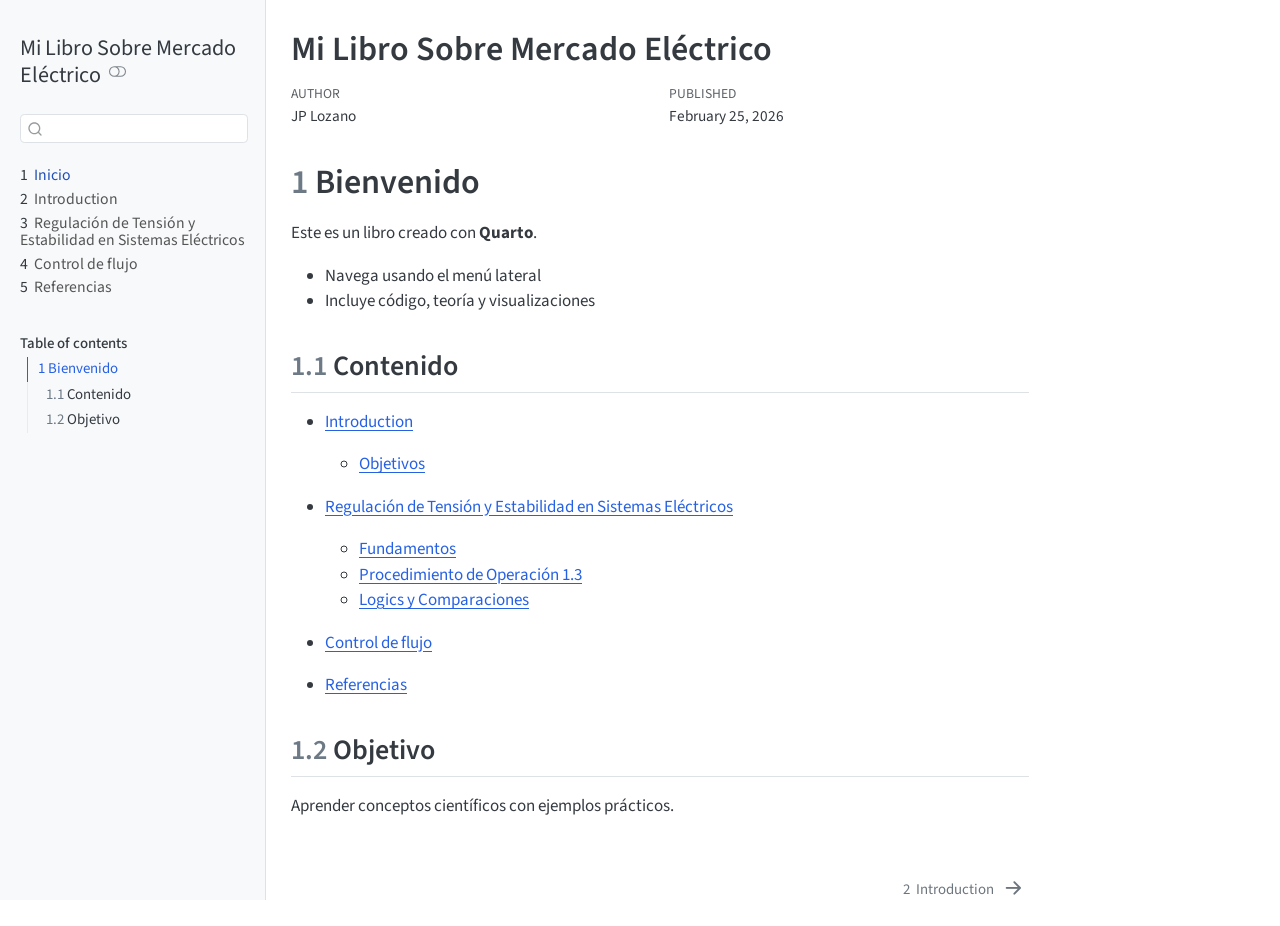
==== commit 79d3aa33: "Built site for gh-pages" ====
--- a/index.html
+++ b/index.html
@@ -212,7 +212,9 @@
 </ul></li>
 <li><p><a href="./capitulo1.html">Regulación de Tensión y Estabilidad en Sistemas Eléctricos</a></p>
 <ul>
-<li><a href="./capitulo1.html#p.o.1.3">Procedimiento de Operación 1.3</a></li>
+<li><a href="./capitulo1.html#fundamentos">Fundamentos</a></li>
+<li><a href="./capitulo1.html#procedimiento-de-operación-1.3">Procedimiento de Operación 1.3</a></li>
+<li><a href="./capitulo1.html#logics-y-comparaciones">Logics y Comparaciones</a></li>
 </ul></li>
 <li><p><a href="./capitulo2.html">Control de flujo</a></p></li>
 <li><p><a href="./references.html">Referencias</a></p></li>
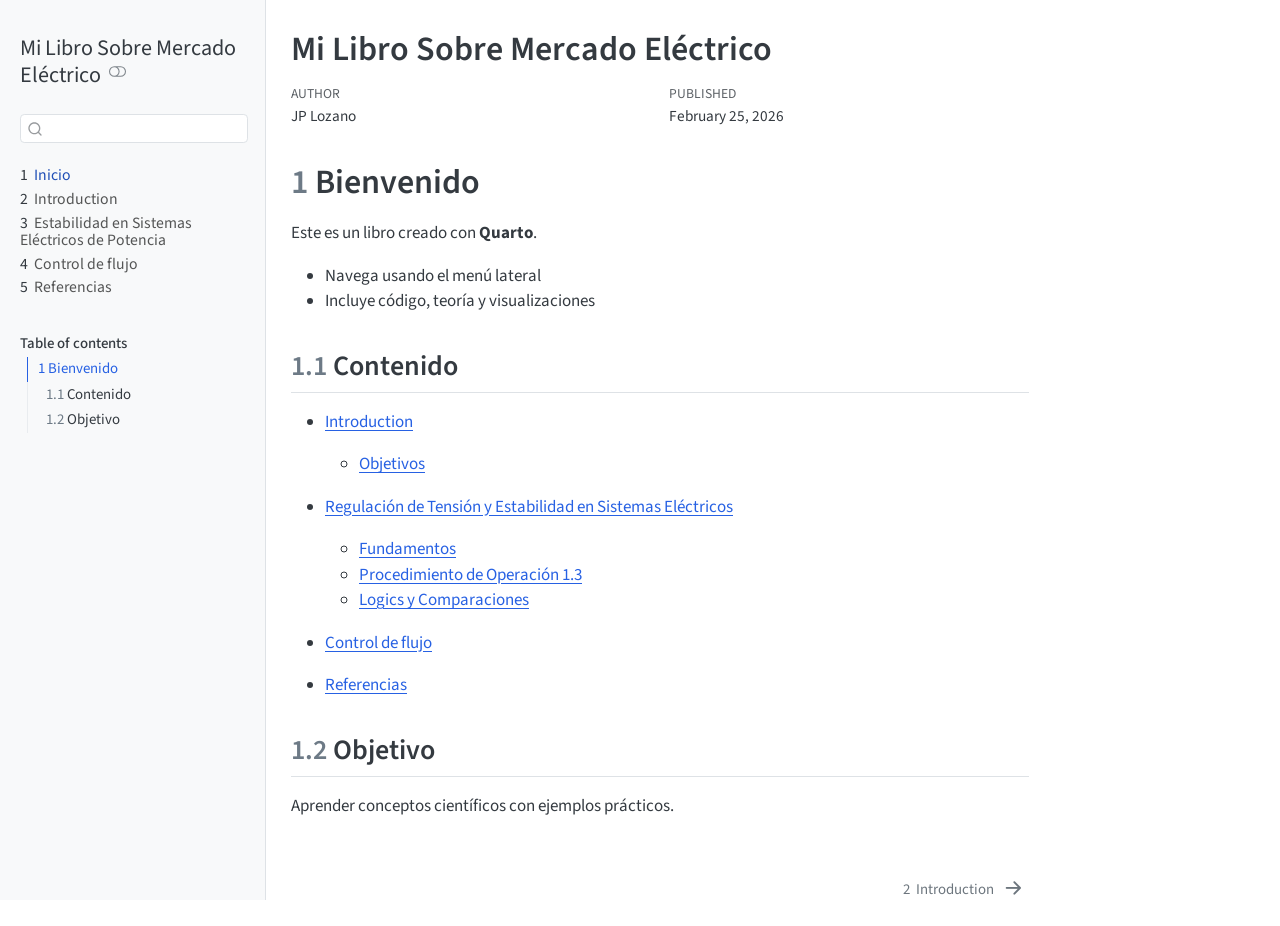
==== commit dae99917: "Built site for gh-pages" ====
--- a/index.html
+++ b/index.html
@@ -129,7 +129,7 @@
         <li class="sidebar-item">
   <div class="sidebar-item-container"> 
   <a href="./capitulo1.html" class="sidebar-item-text sidebar-link">
- <span class="menu-text"><span class="chapter-number">3</span>&nbsp; <span class="chapter-title">Regulación de Tensión y Estabilidad en Sistemas Eléctricos</span></span></a>
+ <span class="menu-text"><span class="chapter-number">3</span>&nbsp; <span class="chapter-title">Estabilidad en Sistemas Eléctricos de Potencia</span></span></a>
   </div>
 </li>
         <li class="sidebar-item">
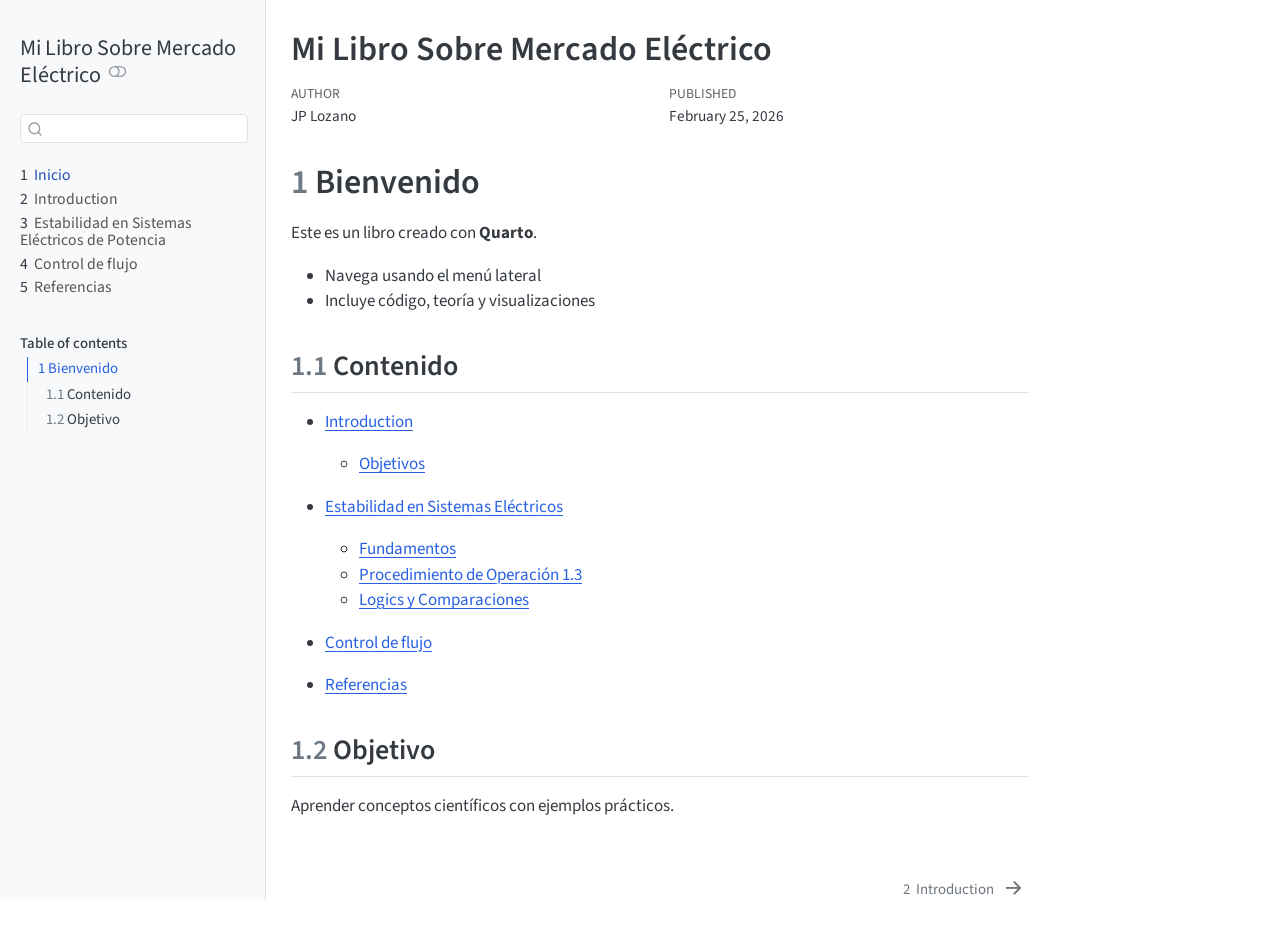
==== commit 7e37503a: "Built site for gh-pages" ====
--- a/index.html
+++ b/index.html
@@ -210,7 +210,7 @@
 <ul>
 <li><a href="./intro.html#objetivos">Objetivos</a></li>
 </ul></li>
-<li><p><a href="./capitulo1.html">Regulación de Tensión y Estabilidad en Sistemas Eléctricos</a></p>
+<li><p><a href="./capitulo1.html">Estabilidad en Sistemas Eléctricos</a></p>
 <ul>
 <li><a href="./capitulo1.html#fundamentos">Fundamentos</a></li>
 <li><a href="./capitulo1.html#procedimiento-de-operación-1.3">Procedimiento de Operación 1.3</a></li>
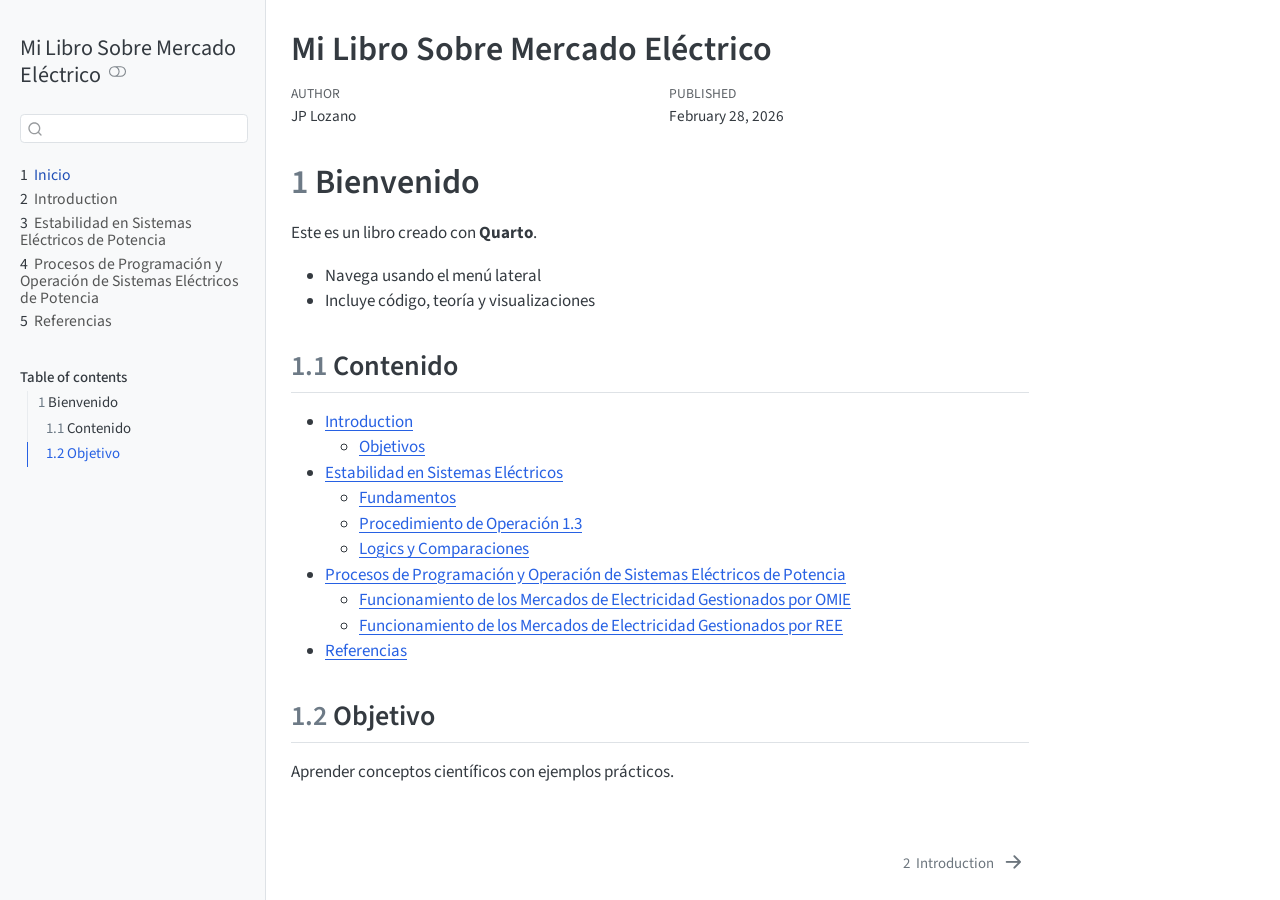
==== commit 8ff5c9cc: "Built site for gh-pages" ====
--- a/index.html
+++ b/index.html
@@ -7,7 +7,7 @@
 <meta name="viewport" content="width=device-width, initial-scale=1.0, user-scalable=yes">
 
 <meta name="author" content="JP Lozano">
-<meta name="dcterms.date" content="2026-02-25">
+<meta name="dcterms.date" content="2026-02-28">
 
 <title>Mi Libro Sobre Mercado Eléctrico</title>
 <style>
@@ -135,7 +135,7 @@
         <li class="sidebar-item">
   <div class="sidebar-item-container"> 
   <a href="./capitulo2.html" class="sidebar-item-text sidebar-link">
- <span class="menu-text"><span class="chapter-number">4</span>&nbsp; <span class="chapter-title">Control de flujo</span></span></a>
+ <span class="menu-text"><span class="chapter-number">4</span>&nbsp; <span class="chapter-title">Procesos de Programación y Operación de Sistemas Eléctricos de Potencia</span></span></a>
   </div>
 </li>
         <li class="sidebar-item">
@@ -184,7 +184,7 @@
     <div>
     <div class="quarto-title-meta-heading">Published</div>
     <div class="quarto-title-meta-contents">
-      <p class="date">February 25, 2026</p>
+      <p class="date">February 28, 2026</p>
     </div>
   </div>
   
@@ -206,18 +206,22 @@
 <section id="contenido" class="level2" data-number="1.1">
 <h2 data-number="1.1" class="anchored" data-anchor-id="contenido"><span class="header-section-number">1.1</span> Contenido</h2>
 <ul>
-<li><p><a href="./intro.html">Introduction</a></p>
+<li><a href="./intro.html">Introduction</a>
 <ul>
 <li><a href="./intro.html#objetivos">Objetivos</a></li>
 </ul></li>
-<li><p><a href="./capitulo1.html">Estabilidad en Sistemas Eléctricos</a></p>
+<li><a href="./capitulo1.html">Estabilidad en Sistemas Eléctricos</a>
 <ul>
 <li><a href="./capitulo1.html#fundamentos">Fundamentos</a></li>
 <li><a href="./capitulo1.html#procedimiento-de-operación-1.3">Procedimiento de Operación 1.3</a></li>
 <li><a href="./capitulo1.html#logics-y-comparaciones">Logics y Comparaciones</a></li>
 </ul></li>
-<li><p><a href="./capitulo2.html">Control de flujo</a></p></li>
-<li><p><a href="./references.html">Referencias</a></p></li>
+<li><a href="./capitulo2.html">Procesos de Programación y Operación de Sistemas Eléctricos de Potencia</a>
+<ul>
+<li><a href="./capitulo2.html#funcionamiento-de-los-mercados-de-electricidad-gestionados-por-omie">Funcionamiento de los Mercados de Electricidad Gestionados por OMIE</a></li>
+<li><a href="./capitulo2.html#funcionamiento-de-los-mercados-de-electricidad-gestionados-por-ree">Funcionamiento de los Mercados de Electricidad Gestionados por REE</a></li>
+</ul></li>
+<li><a href="./references.html">Referencias</a></li>
 </ul>
 </section>
 <section id="objetivo" class="level2" data-number="1.2">
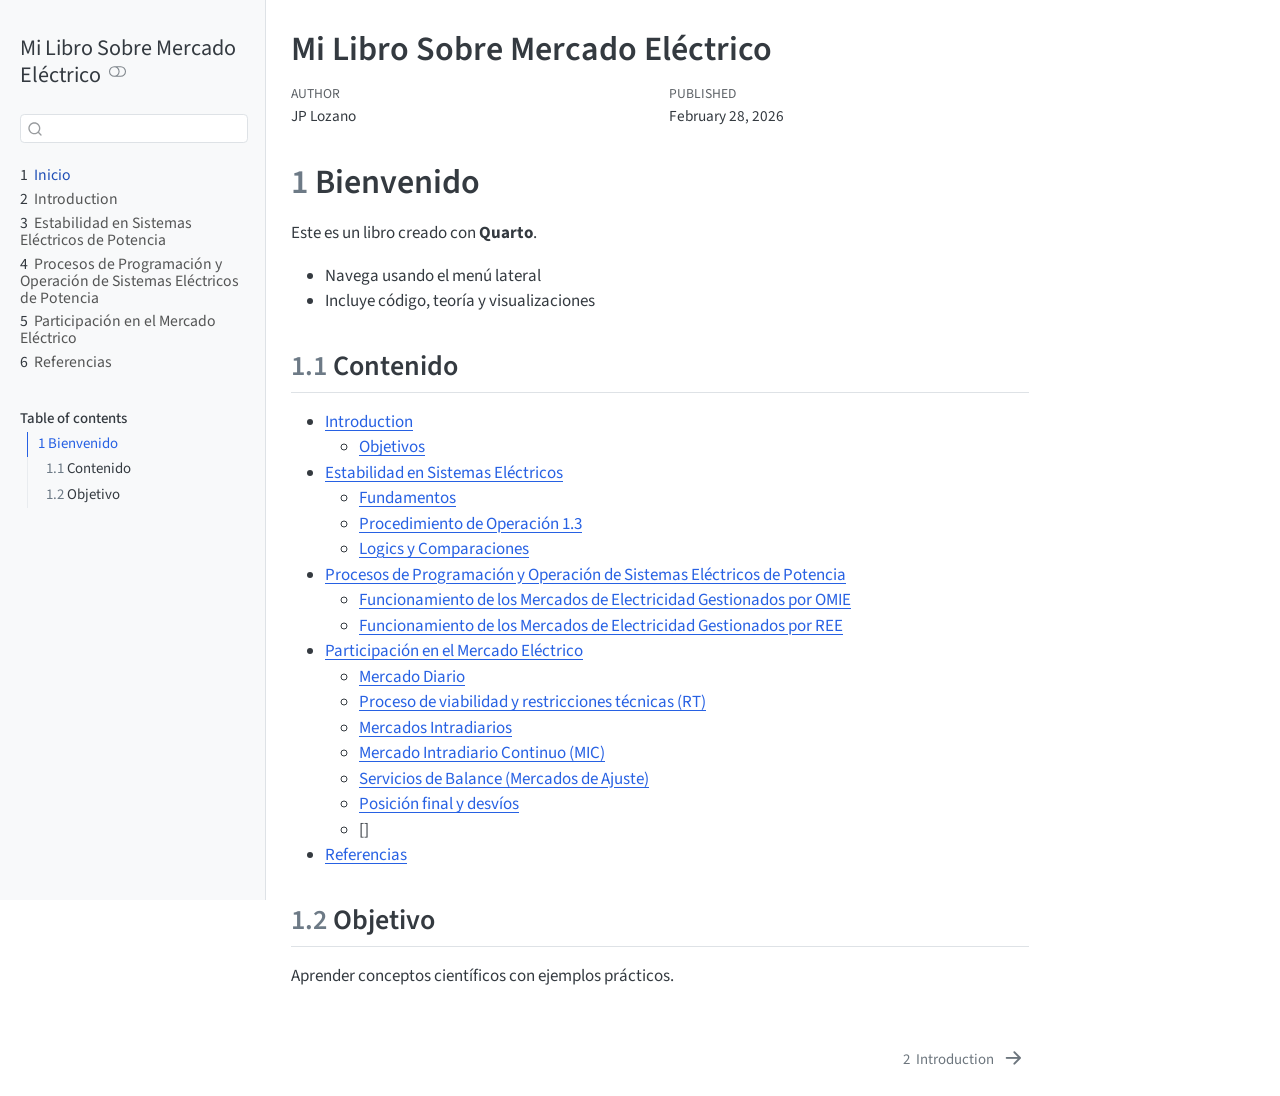
==== commit d40c3187: "Built site for gh-pages" ====
--- a/index.html
+++ b/index.html
@@ -140,8 +140,14 @@
 </li>
         <li class="sidebar-item">
   <div class="sidebar-item-container"> 
+  <a href="./capitulo3.html" class="sidebar-item-text sidebar-link">
+ <span class="menu-text"><span class="chapter-number">5</span>&nbsp; <span class="chapter-title">Participación en el Mercado Eléctrico</span></span></a>
+  </div>
+</li>
+        <li class="sidebar-item">
+  <div class="sidebar-item-container"> 
   <a href="./references.html" class="sidebar-item-text sidebar-link">
- <span class="menu-text"><span class="chapter-number">5</span>&nbsp; <span class="chapter-title">Referencias</span></span></a>
+ <span class="menu-text"><span class="chapter-number">6</span>&nbsp; <span class="chapter-title">Referencias</span></span></a>
   </div>
 </li>
     </ul>
@@ -220,6 +226,16 @@
 <ul>
 <li><a href="./capitulo2.html#funcionamiento-de-los-mercados-de-electricidad-gestionados-por-omie">Funcionamiento de los Mercados de Electricidad Gestionados por OMIE</a></li>
 <li><a href="./capitulo2.html#funcionamiento-de-los-mercados-de-electricidad-gestionados-por-ree">Funcionamiento de los Mercados de Electricidad Gestionados por REE</a></li>
+</ul></li>
+<li><a href="./capitulo3.html">Participación en el Mercado Eléctrico</a>
+<ul>
+<li><a href="./capitulo3.html#mercado-diario">Mercado Diario</a></li>
+<li><a href="./capitulo3.html#proceso-de-viabilidad-y-restricciones-técnicas-(rt)">Proceso de viabilidad y restricciones técnicas (RT)</a></li>
+<li><a href="./capitulo3.html#mercados-intradiarios">Mercados Intradiarios</a></li>
+<li><a href="./capitulo3.html#mercado-intradiario-continuo-(mic)">Mercado Intradiario Continuo (MIC)</a></li>
+<li><a href="./capitulo3.html#servicios-de-balance-(mercados-de-ajuste)">Servicios de Balance (Mercados de Ajuste)</a></li>
+<li><a href="./capitulo3.html#posición-final-y-desvíos">Posición final y desvíos</a></li>
+<li>[]</li>
 </ul></li>
 <li><a href="./references.html">Referencias</a></li>
 </ul>
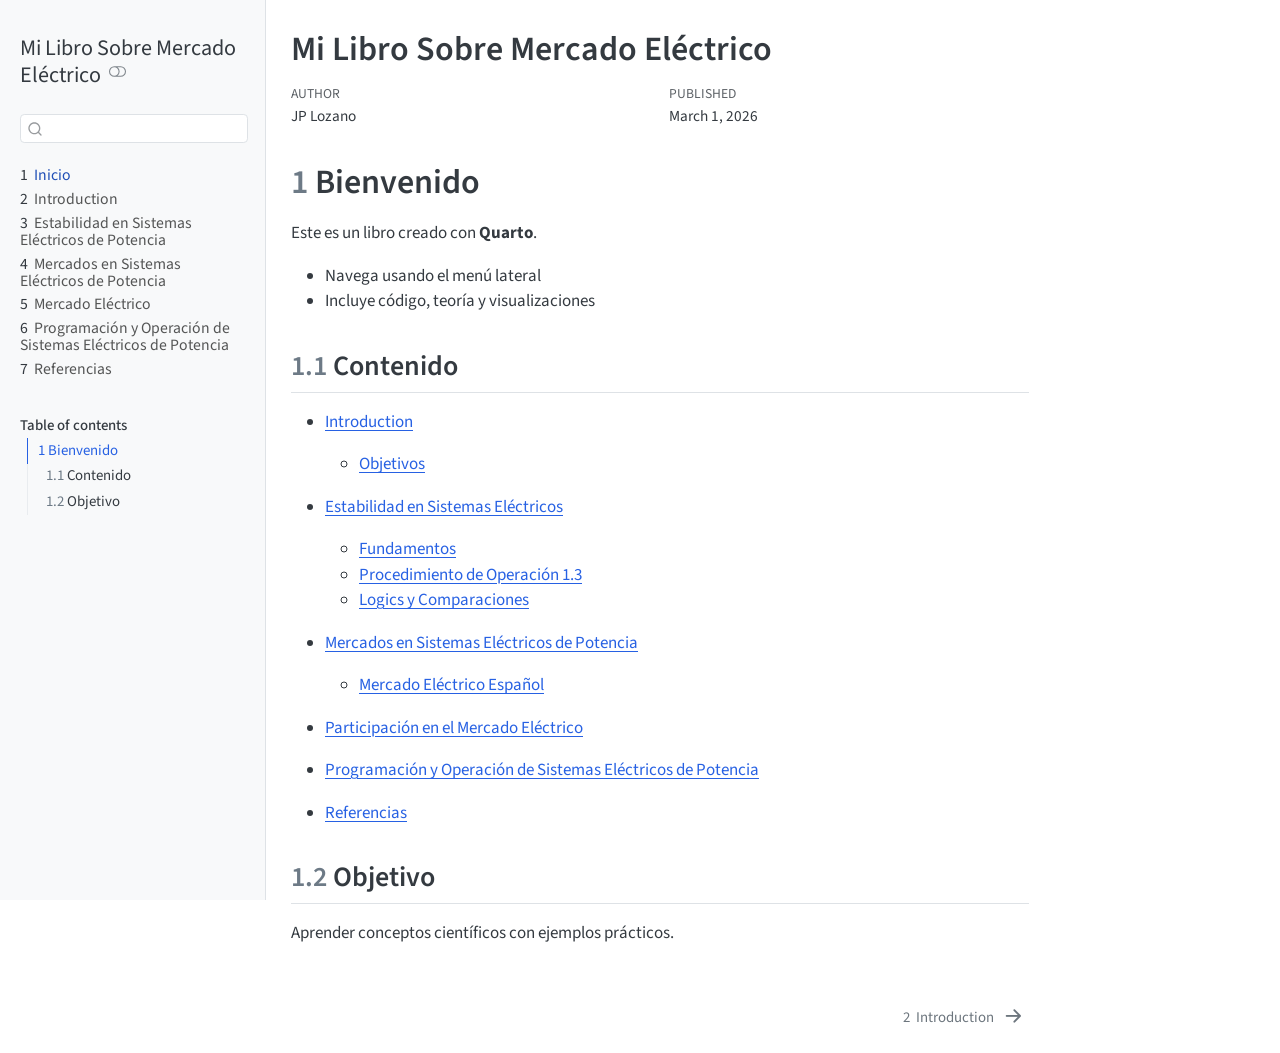
==== commit f2bfd59f: "Built site for gh-pages" ====
--- a/index.html
+++ b/index.html
@@ -7,7 +7,7 @@
 <meta name="viewport" content="width=device-width, initial-scale=1.0, user-scalable=yes">
 
 <meta name="author" content="JP Lozano">
-<meta name="dcterms.date" content="2026-02-28">
+<meta name="dcterms.date" content="2026-03-01">
 
 <title>Mi Libro Sobre Mercado Eléctrico</title>
 <style>
@@ -135,19 +135,25 @@
         <li class="sidebar-item">
   <div class="sidebar-item-container"> 
   <a href="./capitulo2.html" class="sidebar-item-text sidebar-link">
- <span class="menu-text"><span class="chapter-number">4</span>&nbsp; <span class="chapter-title">Procesos de Programación y Operación de Sistemas Eléctricos de Potencia</span></span></a>
+ <span class="menu-text"><span class="chapter-number">4</span>&nbsp; <span class="chapter-title">Mercados en Sistemas Eléctricos de Potencia</span></span></a>
   </div>
 </li>
         <li class="sidebar-item">
   <div class="sidebar-item-container"> 
   <a href="./capitulo3.html" class="sidebar-item-text sidebar-link">
- <span class="menu-text"><span class="chapter-number">5</span>&nbsp; <span class="chapter-title">Participación en el Mercado Eléctrico</span></span></a>
+ <span class="menu-text"><span class="chapter-number">5</span>&nbsp; <span class="chapter-title">Mercado Eléctrico</span></span></a>
+  </div>
+</li>
+        <li class="sidebar-item">
+  <div class="sidebar-item-container"> 
+  <a href="./capitulo4.html" class="sidebar-item-text sidebar-link">
+ <span class="menu-text"><span class="chapter-number">6</span>&nbsp; <span class="chapter-title">Programación y Operación de Sistemas Eléctricos de Potencia</span></span></a>
   </div>
 </li>
         <li class="sidebar-item">
   <div class="sidebar-item-container"> 
   <a href="./references.html" class="sidebar-item-text sidebar-link">
- <span class="menu-text"><span class="chapter-number">6</span>&nbsp; <span class="chapter-title">Referencias</span></span></a>
+ <span class="menu-text"><span class="chapter-number">7</span>&nbsp; <span class="chapter-title">Referencias</span></span></a>
   </div>
 </li>
     </ul>
@@ -190,7 +196,7 @@
     <div>
     <div class="quarto-title-meta-heading">Published</div>
     <div class="quarto-title-meta-contents">
-      <p class="date">February 28, 2026</p>
+      <p class="date">March 1, 2026</p>
     </div>
   </div>
   
@@ -212,32 +218,23 @@
 <section id="contenido" class="level2" data-number="1.1">
 <h2 data-number="1.1" class="anchored" data-anchor-id="contenido"><span class="header-section-number">1.1</span> Contenido</h2>
 <ul>
-<li><a href="./intro.html">Introduction</a>
+<li><p><a href="./intro.html">Introduction</a></p>
 <ul>
 <li><a href="./intro.html#objetivos">Objetivos</a></li>
 </ul></li>
-<li><a href="./capitulo1.html">Estabilidad en Sistemas Eléctricos</a>
+<li><p><a href="./capitulo1.html">Estabilidad en Sistemas Eléctricos</a></p>
 <ul>
 <li><a href="./capitulo1.html#fundamentos">Fundamentos</a></li>
 <li><a href="./capitulo1.html#procedimiento-de-operación-1.3">Procedimiento de Operación 1.3</a></li>
 <li><a href="./capitulo1.html#logics-y-comparaciones">Logics y Comparaciones</a></li>
 </ul></li>
-<li><a href="./capitulo2.html">Procesos de Programación y Operación de Sistemas Eléctricos de Potencia</a>
+<li><p><a href="./capitulo2.html">Mercados en Sistemas Eléctricos de Potencia</a></p>
 <ul>
-<li><a href="./capitulo2.html#funcionamiento-de-los-mercados-de-electricidad-gestionados-por-omie">Funcionamiento de los Mercados de Electricidad Gestionados por OMIE</a></li>
-<li><a href="./capitulo2.html#funcionamiento-de-los-mercados-de-electricidad-gestionados-por-ree">Funcionamiento de los Mercados de Electricidad Gestionados por REE</a></li>
+<li><a href="./capitulo2.html#mercado-eléctrico-español">Mercado Eléctrico Español</a></li>
 </ul></li>
-<li><a href="./capitulo3.html">Participación en el Mercado Eléctrico</a>
-<ul>
-<li><a href="./capitulo3.html#mercado-diario">Mercado Diario</a></li>
-<li><a href="./capitulo3.html#proceso-de-viabilidad-y-restricciones-técnicas-(rt)">Proceso de viabilidad y restricciones técnicas (RT)</a></li>
-<li><a href="./capitulo3.html#mercados-intradiarios">Mercados Intradiarios</a></li>
-<li><a href="./capitulo3.html#mercado-intradiario-continuo-(mic)">Mercado Intradiario Continuo (MIC)</a></li>
-<li><a href="./capitulo3.html#servicios-de-balance-(mercados-de-ajuste)">Servicios de Balance (Mercados de Ajuste)</a></li>
-<li><a href="./capitulo3.html#posición-final-y-desvíos">Posición final y desvíos</a></li>
-<li>[]</li>
-</ul></li>
-<li><a href="./references.html">Referencias</a></li>
+<li><p><a href="./capitulo3.html">Participación en el Mercado Eléctrico</a></p></li>
+<li><p><a href="./capitulo4.html">Programación y Operación de Sistemas Eléctricos de Potencia</a></p></li>
+<li><p><a href="./references.html">Referencias</a></p></li>
 </ul>
 </section>
 <section id="objetivo" class="level2" data-number="1.2">
